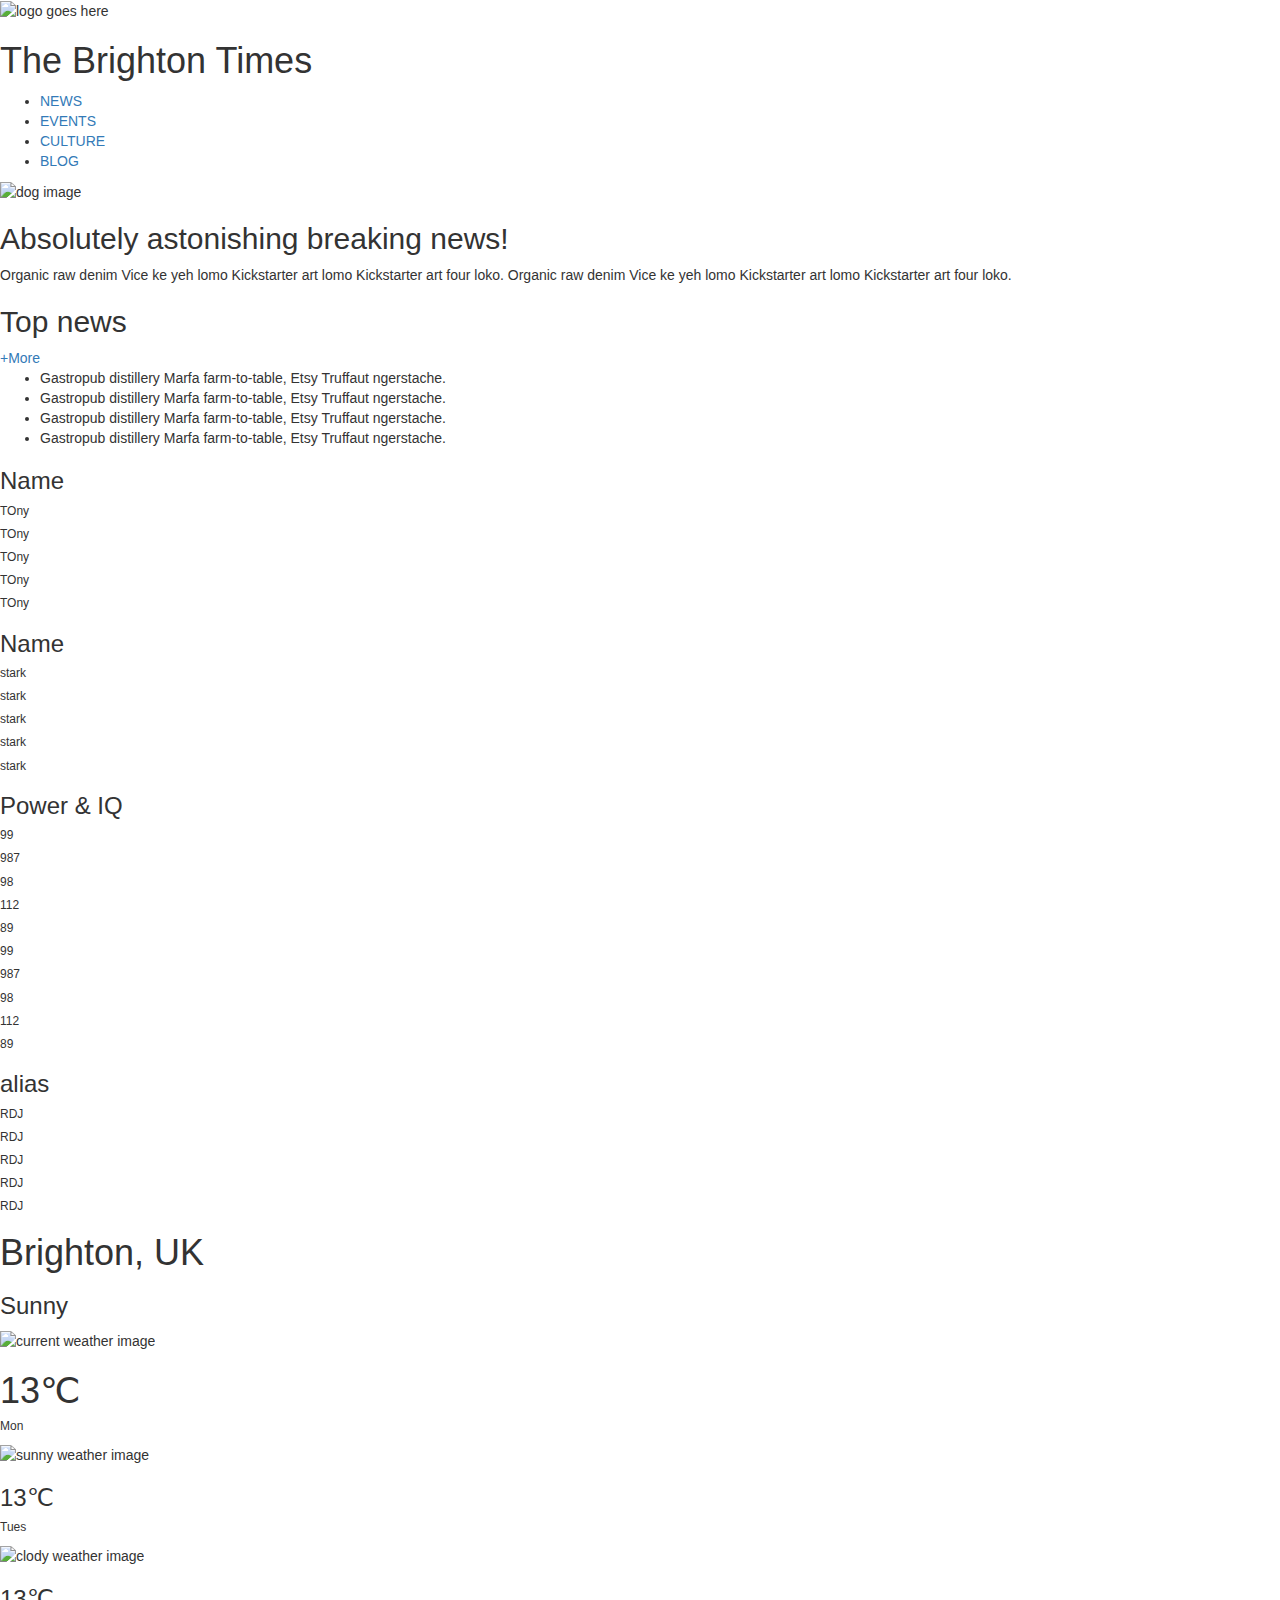
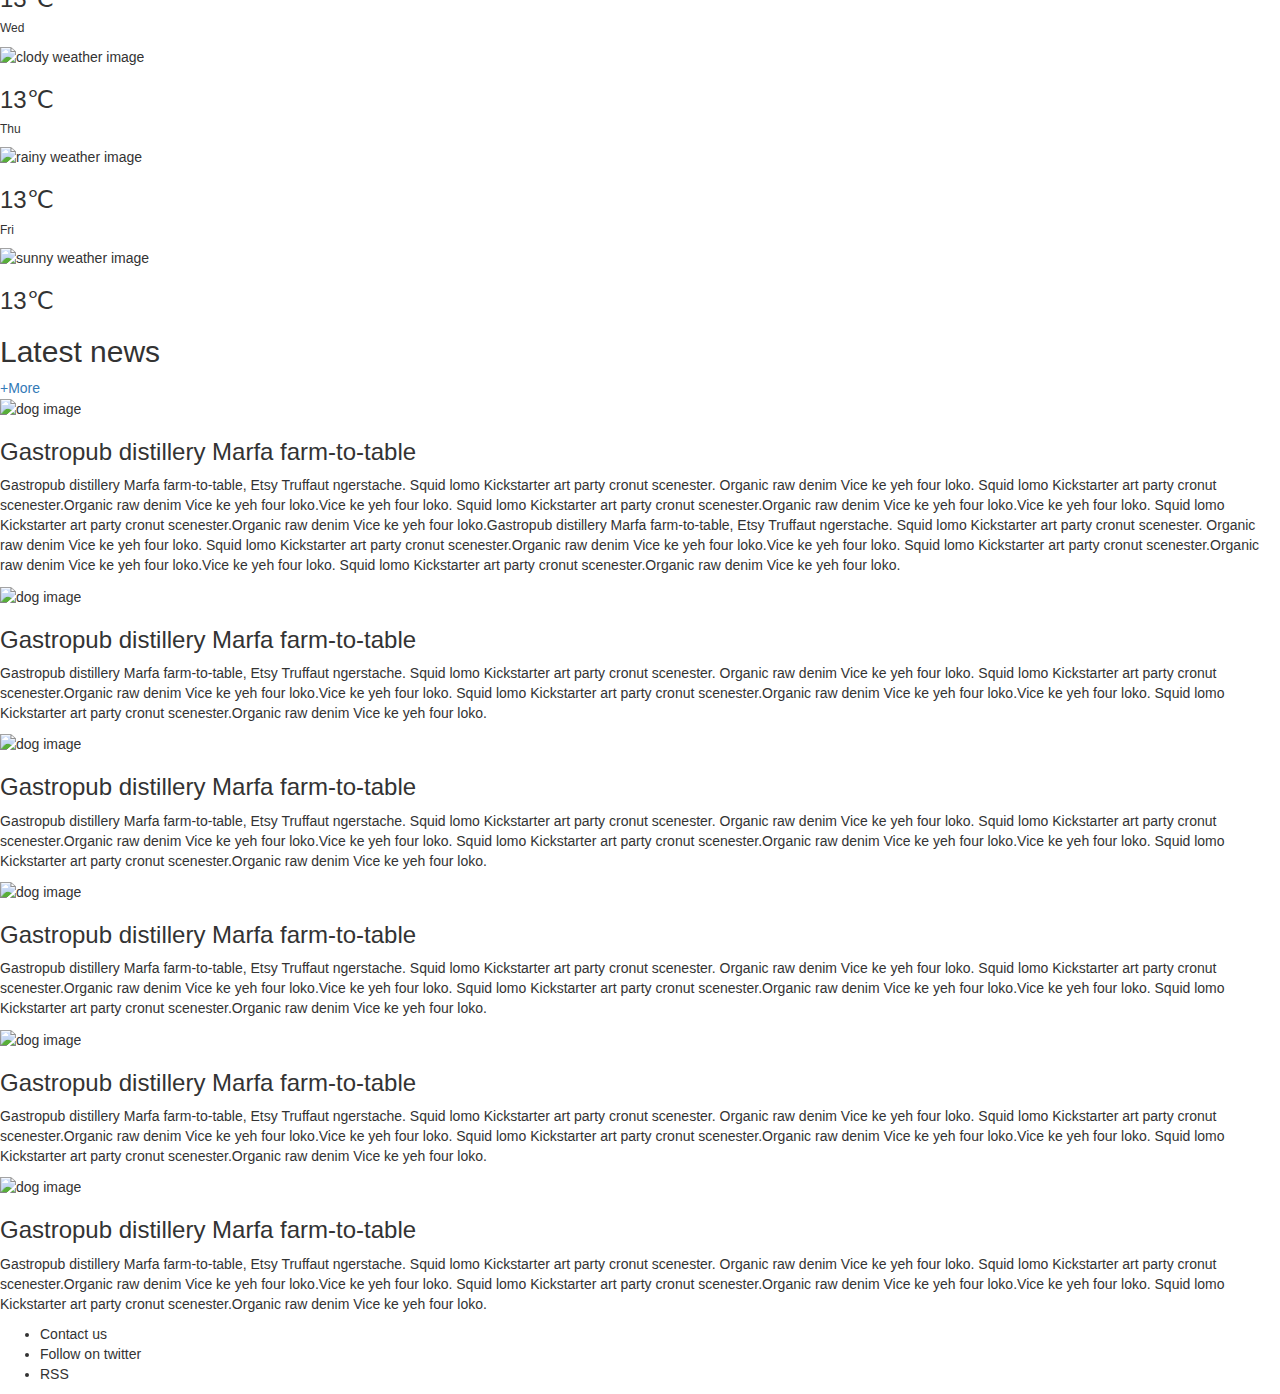
==== index.html @ fd3f5991 "Initial commit" ====
<!DOCTYPE html>
<html>

<head>
    <title>Home</title>
    <meta charset="ISO-8859-1">
    <meta name="viewport" content="width=device-width, initial-scale=1.0">
    <!-- External styling sheet -->
    <link rel="stylesheet" type="text/css" href="css\mainstyle.css">
    <link rel="stylesheet" href="https://use.fontawesome.com/releases/v5.8.2/css/all.css" integrity="sha384-oS3vJWv+0UjzBfQzYUhtDYW+Pj2yciDJxpsK1OYPAYjqT085Qq/1cq5FLXAZQ7Ay" crossorigin="anonymous">
    <link rel="stylesheet" href="https://maxcdn.bootstrapcdn.com/bootstrap/3.4.0/css/bootstrap.min.css">
    
</head>

<body>
    <!-- logo and name -->
    <header>
        <div class="heading-container">
            <div class="heading-logo-div"><img id="logo" src="images\city.png" alt="logo goes here"></div>
            <div class="heading-h1-div">
                <h1>The Brighton Times</h1>
            </div>
        </div>
    </header>
    <!-- navigation-bar -->
    <div class="nav-div">
        <ul class="nav-ul">
            <li class="nav-li"><a href="#top-news-container">NEWS</a></li>
            <li class="nav-li"><a href="#">EVENTS</a></li>
            <li class="nav-li"><a href="#">CULTURE</a></li>
            <li class="nav-li"><a href="#">BLOG</a></li>
        </ul>
    </div>
    <div class="grid-body">
        <!-- image and article -->
        <div class="image-article-container">
            <!-- <div class="image-div"> -->
            <img src="images\dog.jpg" alt="dog image">
            <!-- </div> -->
            <div class="article-div">
                <h2>Absolutely astonishing breaking news!</h1>
                    <p>
                        Organic raw denim Vice ke yeh lomo Kickstarter art lomo Kickstarter art four loko. Organic raw denim Vice ke yeh lomo Kickstarter art lomo Kickstarter art four loko.
                    </p>
            </div>
        </div>
        <!-- Top News -->
        <div id="top-news-container" class="top-news-container">
            <div class="top-news-header">
                <h2>Top news</h2>
                <a>+More</a>
            </div>
            <ul>
                <li><i class="fas fa-angle-double-right" id="double-arrow"></i>Gastropub distillery Marfa farm-to-table, Etsy Truffaut ngerstache.</li>
                <li><i class="fas fa-angle-double-right" id="double-arrow"></i>Gastropub distillery Marfa farm-to-table, Etsy Truffaut ngerstache.</li>
                <li><i class="fas fa-angle-double-right" id="double-arrow"></i>Gastropub distillery Marfa farm-to-table, Etsy Truffaut ngerstache.</li>
                <li><i class="fas fa-angle-double-right" id="double-arrow"></i>Gastropub distillery Marfa farm-to-table, Etsy Truffaut ngerstache.</li>
            </ul>
        </div>
        <!-- scores in table -->
        <div class="table-score-container">
            <div class="table-column-1">
                <h3 id="table-column-name">Name</h3>
                <div class="table-column-data">
                    <h6 id="table-data-1x1">TOny</h6>
                    <h6 id="table-data-2x1">TOny</h6>
                    <h6 id="table-data-3x1">TOny</h6>
                    <h6 id="table-data-4x1">TOny</h6>
                    <h6 id="table-data-5x1">TOny</h6>
                </div>
            </div>
            <div class="table-column-2">
                <h3 id="table-column-name">Name</h3>
                <div class="table-column-data">
                    <h6 id="table-data-1x2">stark</h6>
                    <h6 id="table-data-2x2" class="bold">stark</h6>
                    <h6 id="table-data-3x2" class="bold">stark</h6>
                    <h6 id="table-data-4x2">stark</h6>
                    <h6 id="table-data-5x2" class="bold">stark</h6>
                </div>
            </div>
            <div class="table-column-3">
                <h3 id="table-column-name">Power & IQ</h3>
                <div class="score-column">
                    <div class="table-column-data">
                        <h6 id="table-data-1x3">99</h6>
                        <h6 id="table-data-2x3" class="bold">987</h6>
                        <h6 id="table-data-3x3" class="bold">98</h6>
                        <h6 id="table-data-4x3">112</h6>
                        <h6 id="table-data-5x3" class="bold">89</h6>
                    </div>
                    <div class="table-column-data">
                        <h6 id="table-data-1x4" class="bold">99</h6>
                        <h6 id="table-data-2x4">987</h6>
                        <h6 id="table-data-3x4">98</h6>
                        <h6 id="table-data-4x4"  class="bold">112</h6>
                        <h6 id="table-data-5x4">89</h6>
                    </div>
                </div>
            </div>
            <div class="table-column-4">
                <h3 id="table-column-name">alias</h3>
                <div class="table-column-data">
                    <h6 id="table-data-1x5" class="bold">RDJ</h6>
                    <h6 id="table-data-2x5">RDJ</h6>
                    <h6 id="table-data-3x5">RDJ</h6>
                    <h6 id="table-data-4x5">RDJ</h6>
                    <h6 id="table-data-5x5" class="bold">RDJ</h6>
                </div>
            </div>
        </div>
        <!-- weather with images -->
        <div class="weather-container">
            <div class="weather-heading">
                <h1>Brighton, UK</h1>
                <h3>Sunny</h3>
            </div>
            <div class="weather-present-div">
                <!-- <div class="weather-present-image"> -->
                <img src="images/weather.png" alt="current weather image">
                <!-- </div> -->
                <div class="weather-present-heading">
                    <h1>13&#8451;</h1>
                </div>
            </div>
            <div class="weather-future-div">
                <div class="weather-future-image">
                    <h6>Mon</h6>
                    <img src="images/sunny.png" alt="sunny weather image">
                    <h3>13&#8451;</h3>
                </div>
                <div class="weather-future-image">
                    <h6>Tues</h6>
                    <img src="images/cloudy.png" alt="clody weather image">
                    <h3>13&#8451;</h3>
                </div>
                <div class="weather-future-image">
                    <h6>Wed</h6>
                    <img src="images/cloudy.png" alt="clody weather image">
                    <h3>13&#8451;</h3>
                </div>
                <div class="weather-future-image">
                    <h6>Thu</h6>
                    <img src="images/rain.png" alt="rainy weather image">
                    <h3>13&#8451;</h3>
                </div>
                <div class="weather-future-image">
                    <h6>Fri</h6>
                    <img src="images/sunny.png" alt="sunny weather image">
                    <h3>13&#8451;</h3>
                </div>
            </div>
        </div>
    </div>
    <!-- Latest News -->
    <div class="latest-news-container">
        <div class="latest-news-header">
            <h2>Latest news</h2>
            <a>+More</a>
        </div>
        <div class="latest-news-body">
            <div id="latest-news-body-div">
                <img src="images\dog.jpg" alt="dog image">
                <h3>Gastropub distillery Marfa farm-to-table</h3>
                <p>Gastropub distillery Marfa farm-to-table, Etsy Truffaut ngerstache. Squid lomo Kickstarter art party cronut scenester. Organic raw denim Vice ke yeh four loko. Squid lomo Kickstarter art party cronut scenester.Organic raw denim Vice ke yeh four loko.Vice ke yeh four loko. Squid lomo Kickstarter art party cronut scenester.Organic raw denim Vice ke yeh four loko.Vice ke yeh four loko. Squid lomo Kickstarter art party cronut scenester.Organic raw denim Vice ke yeh four loko.Gastropub distillery Marfa farm-to-table, Etsy Truffaut ngerstache. Squid lomo Kickstarter art party cronut scenester. Organic raw denim Vice ke yeh four loko. Squid lomo Kickstarter art party cronut scenester.Organic raw denim Vice ke yeh four loko.Vice ke yeh four loko. Squid lomo Kickstarter art party cronut scenester.Organic raw denim Vice ke yeh four loko.Vice ke yeh four loko. Squid lomo Kickstarter art party cronut scenester.Organic raw denim Vice ke yeh four loko.
                </p>
            </div>
            <div id="latest-news-body-div">
                <img src="images\dog.jpg" alt="dog image">
                <h3>Gastropub distillery Marfa farm-to-table</h3>
                <p>Gastropub distillery Marfa farm-to-table, Etsy Truffaut ngerstache. Squid lomo Kickstarter art party cronut scenester. Organic raw denim Vice ke yeh four loko. Squid lomo Kickstarter art party cronut scenester.Organic raw denim Vice ke yeh four loko.Vice ke yeh four loko. Squid lomo Kickstarter art party cronut scenester.Organic raw denim Vice ke yeh four loko.Vice ke yeh four loko. Squid lomo Kickstarter art party cronut scenester.Organic raw denim Vice ke yeh four loko.
                </p>
            </div>
            <div id="latest-news-body-div">
                <img src="images\dog.jpg" alt="dog image">
                <h3>Gastropub distillery Marfa farm-to-table</h3>
                <p>Gastropub distillery Marfa farm-to-table, Etsy Truffaut ngerstache. Squid lomo Kickstarter art party cronut scenester. Organic raw denim Vice ke yeh four loko. Squid lomo Kickstarter art party cronut scenester.Organic raw denim Vice ke yeh four loko.Vice ke yeh four loko. Squid lomo Kickstarter art party cronut scenester.Organic raw denim Vice ke yeh four loko.Vice ke yeh four loko. Squid lomo Kickstarter art party cronut scenester.Organic raw denim Vice ke yeh four loko.
                </p>
            </div>
            <div id="latest-news-body-div">
                <img src="images\dog.jpg" alt="dog image">
                <h3>Gastropub distillery Marfa farm-to-table</h3>
                <p>Gastropub distillery Marfa farm-to-table, Etsy Truffaut ngerstache. Squid lomo Kickstarter art party cronut scenester. Organic raw denim Vice ke yeh four loko. Squid lomo Kickstarter art party cronut scenester.Organic raw denim Vice ke yeh four loko.Vice ke yeh four loko. Squid lomo Kickstarter art party cronut scenester.Organic raw denim Vice ke yeh four loko.Vice ke yeh four loko. Squid lomo Kickstarter art party cronut scenester.Organic raw denim Vice ke yeh four loko.
                </p>
            </div>
            <div id="latest-news-body-div">
                <img src="images\dog.jpg" alt="dog image">
                <h3>Gastropub distillery Marfa farm-to-table</h3>
                <p>Gastropub distillery Marfa farm-to-table, Etsy Truffaut ngerstache. Squid lomo Kickstarter art party cronut scenester. Organic raw denim Vice ke yeh four loko. Squid lomo Kickstarter art party cronut scenester.Organic raw denim Vice ke yeh four loko.Vice ke yeh four loko. Squid lomo Kickstarter art party cronut scenester.Organic raw denim Vice ke yeh four loko.Vice ke yeh four loko. Squid lomo Kickstarter art party cronut scenester.Organic raw denim Vice ke yeh four loko.
                </p>
            </div>
            <div id="latest-news-body-div">
                <img src="images\dog.jpg" alt="dog image">
                <h3>Gastropub distillery Marfa farm-to-table</h3>
                <p>Gastropub distillery Marfa farm-to-table, Etsy Truffaut ngerstache. Squid lomo Kickstarter art party cronut scenester. Organic raw denim Vice ke yeh four loko. Squid lomo Kickstarter art party cronut scenester.Organic raw denim Vice ke yeh four loko.Vice ke yeh four loko. Squid lomo Kickstarter art party cronut scenester.Organic raw denim Vice ke yeh four loko.Vice ke yeh four loko. Squid lomo Kickstarter art party cronut scenester.Organic raw denim Vice ke yeh four loko.
                </p>
            </div>
        </div>
    </div>
    <!-- Footer -->
    <footer>
        <div class="footer-container">
        <ul>
            <li>Contact us</li>
            <li>Follow on twitter</li>
            <li>RSS</li>
        </ul>
        </div>
    </footer>
</body>

</html>
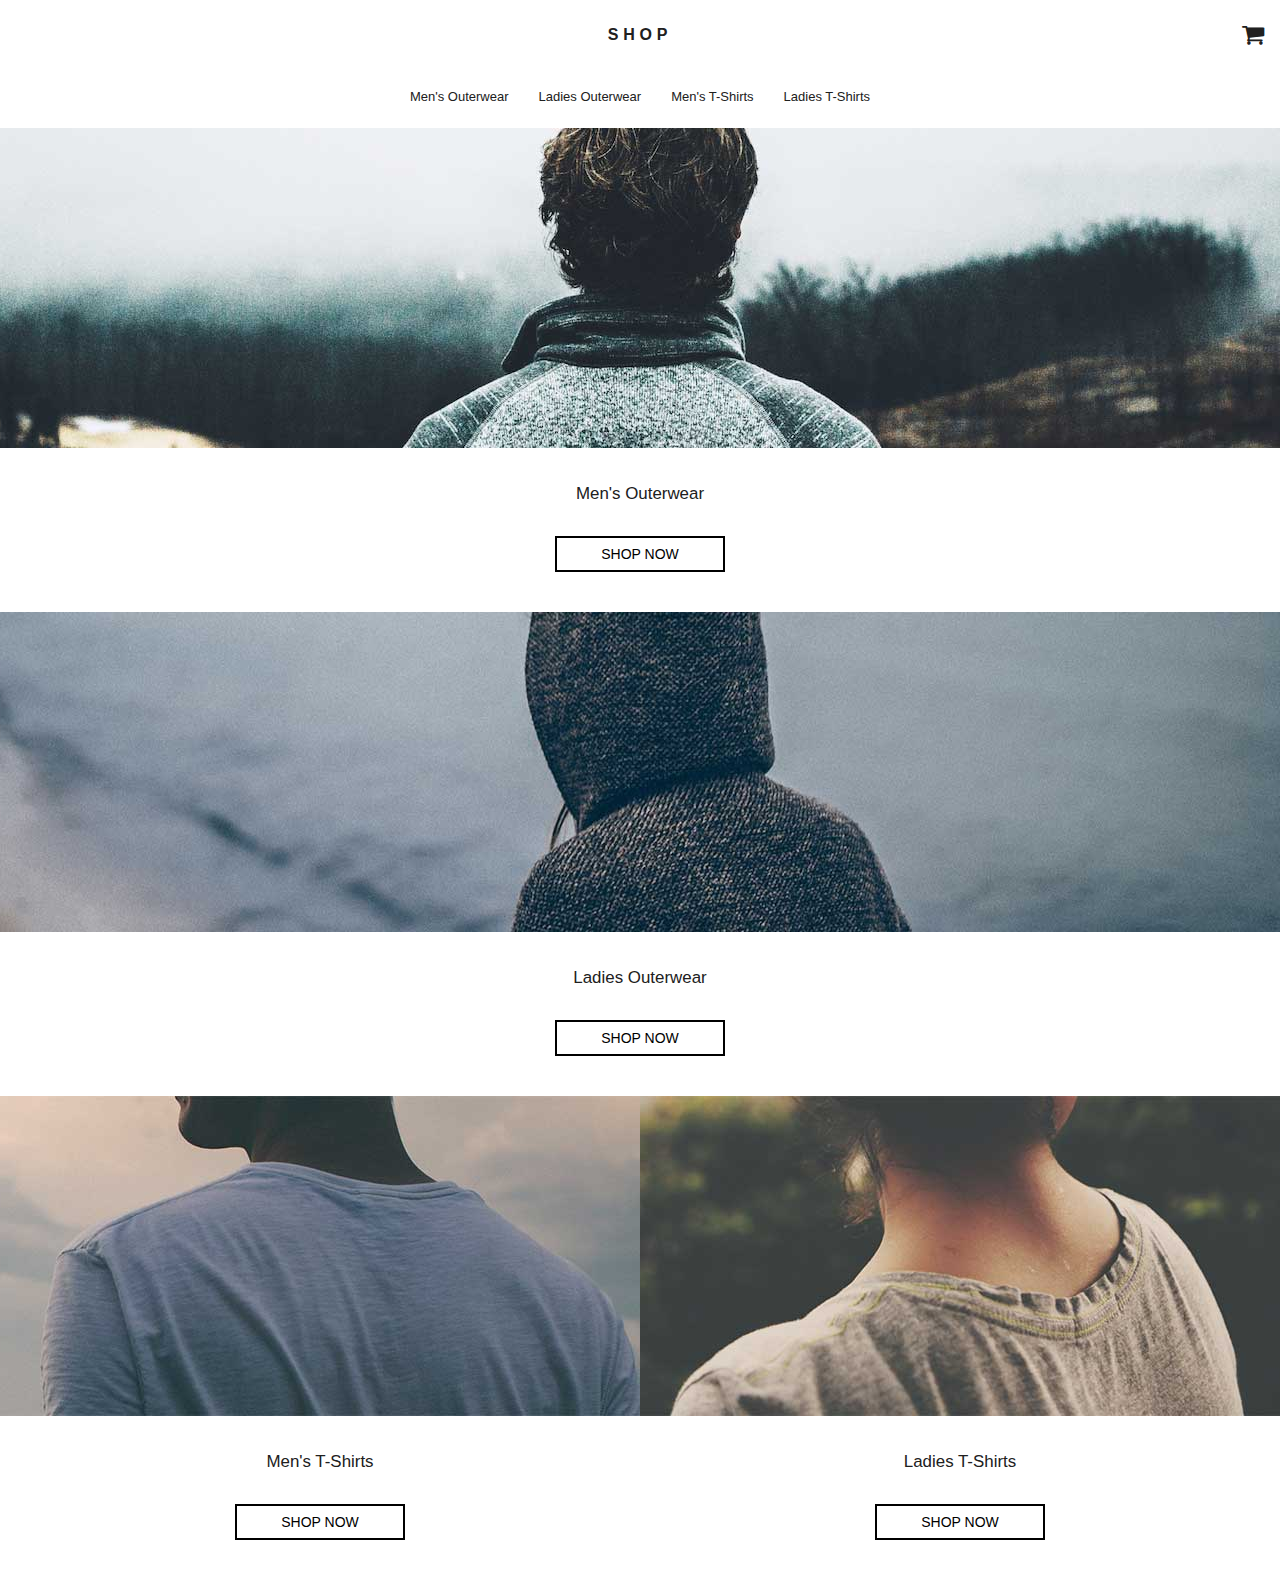
==== commit 06d6e3b2: "added home page i.e index.html,common stylings page i.e styles.css,styling page for home i.e home.cs" ====
--- a/index.html
+++ b/index.html
@@ -6,207 +6,48 @@
     <meta charset="ISO-8859-1">
     <meta name="viewport" content="width=device-width, initial-scale=1.0">
     <!-- External styling sheet -->
-    <link rel="stylesheet" type="text/css" href="css\mainstyle.css">
-    <link rel="stylesheet" href="https://use.fontawesome.com/releases/v5.8.2/css/all.css" integrity="sha384-oS3vJWv+0UjzBfQzYUhtDYW+Pj2yciDJxpsK1OYPAYjqT085Qq/1cq5FLXAZQ7Ay" crossorigin="anonymous">
-    <link rel="stylesheet" href="https://maxcdn.bootstrapcdn.com/bootstrap/3.4.0/css/bootstrap.min.css">
-    
+    <link rel="stylesheet" type="text/css" href="css\styles.css">
+    <link rel="stylesheet" type="text/css" href="css\home.css">
+    <!-- font-awesome -->
+    <link rel="stylesheet" href="https://cdnjs.cloudflare.com/ajax/libs/font-awesome/4.7.0/css/font-awesome.min.css">
 </head>
 
 <body>
-    <!-- logo and name -->
     <header>
-        <div class="heading-container">
-            <div class="heading-logo-div"><img id="logo" src="images\city.png" alt="logo goes here"></div>
-            <div class="heading-h1-div">
-                <h1>The Brighton Times</h1>
-            </div>
+        <div class="logo-bar">
+            <h2> <a href="">SHOP</a></h2>
+            <i class="fa fa-shopping-cart"></i>
+        </div>
+        <div class="nav-bar">
+            <a href="">Men's Outerwear</a>
+            <a href="">Ladies Outerwear</a>
+            <a href="">Men's T-Shirts</a>
+            <a href="">Ladies T-Shirts</a>
         </div>
     </header>
-    <!-- navigation-bar -->
-    <div class="nav-div">
-        <ul class="nav-ul">
-            <li class="nav-li"><a href="#top-news-container">NEWS</a></li>
-            <li class="nav-li"><a href="#">EVENTS</a></li>
-            <li class="nav-li"><a href="#">CULTURE</a></li>
-            <li class="nav-li"><a href="#">BLOG</a></li>
-        </ul>
+    <div class="home-product">
+        <a href=""><img src="images/mens_outerwear.jpg" alt="mens_outerwear image"></a>
+        <h3>Men's Outerwear</h3>
+        <button>SHOP NOW</button>
     </div>
-    <div class="grid-body">
-        <!-- image and article -->
-        <div class="image-article-container">
-            <!-- <div class="image-div"> -->
-            <img src="images\dog.jpg" alt="dog image">
-            <!-- </div> -->
-            <div class="article-div">
-                <h2>Absolutely astonishing breaking news!</h1>
-                    <p>
-                        Organic raw denim Vice ke yeh lomo Kickstarter art lomo Kickstarter art four loko. Organic raw denim Vice ke yeh lomo Kickstarter art lomo Kickstarter art four loko.
-                    </p>
-            </div>
+    <div class="home-product">
+        <a href=""><img src="images/ladies_outerwear.jpg" alt="ladies_outerwear image"></a>
+        <h3>Ladies Outerwear</h3>
+        <button>SHOP NOW</button>
+    </div>
+    <div class="home-product-tshirt">
+        <div class="home-product">
+            <a href=""><img src="images/mens_tshirts.jpg" alt="mens_tshirts image"></a>
+            <h3>Men's T-Shirts</h3>
+            <button>SHOP NOW</button>
         </div>
-        <!-- Top News -->
-        <div id="top-news-container" class="top-news-container">
-            <div class="top-news-header">
-                <h2>Top news</h2>
-                <a>+More</a>
-            </div>
-            <ul>
-                <li><i class="fas fa-angle-double-right" id="double-arrow"></i>Gastropub distillery Marfa farm-to-table, Etsy Truffaut ngerstache.</li>
-                <li><i class="fas fa-angle-double-right" id="double-arrow"></i>Gastropub distillery Marfa farm-to-table, Etsy Truffaut ngerstache.</li>
-                <li><i class="fas fa-angle-double-right" id="double-arrow"></i>Gastropub distillery Marfa farm-to-table, Etsy Truffaut ngerstache.</li>
-                <li><i class="fas fa-angle-double-right" id="double-arrow"></i>Gastropub distillery Marfa farm-to-table, Etsy Truffaut ngerstache.</li>
-            </ul>
-        </div>
-        <!-- scores in table -->
-        <div class="table-score-container">
-            <div class="table-column-1">
-                <h3 id="table-column-name">Name</h3>
-                <div class="table-column-data">
-                    <h6 id="table-data-1x1">TOny</h6>
-                    <h6 id="table-data-2x1">TOny</h6>
-                    <h6 id="table-data-3x1">TOny</h6>
-                    <h6 id="table-data-4x1">TOny</h6>
-                    <h6 id="table-data-5x1">TOny</h6>
-                </div>
-            </div>
-            <div class="table-column-2">
-                <h3 id="table-column-name">Name</h3>
-                <div class="table-column-data">
-                    <h6 id="table-data-1x2">stark</h6>
-                    <h6 id="table-data-2x2" class="bold">stark</h6>
-                    <h6 id="table-data-3x2" class="bold">stark</h6>
-                    <h6 id="table-data-4x2">stark</h6>
-                    <h6 id="table-data-5x2" class="bold">stark</h6>
-                </div>
-            </div>
-            <div class="table-column-3">
-                <h3 id="table-column-name">Power & IQ</h3>
-                <div class="score-column">
-                    <div class="table-column-data">
-                        <h6 id="table-data-1x3">99</h6>
-                        <h6 id="table-data-2x3" class="bold">987</h6>
-                        <h6 id="table-data-3x3" class="bold">98</h6>
-                        <h6 id="table-data-4x3">112</h6>
-                        <h6 id="table-data-5x3" class="bold">89</h6>
-                    </div>
-                    <div class="table-column-data">
-                        <h6 id="table-data-1x4" class="bold">99</h6>
-                        <h6 id="table-data-2x4">987</h6>
-                        <h6 id="table-data-3x4">98</h6>
-                        <h6 id="table-data-4x4"  class="bold">112</h6>
-                        <h6 id="table-data-5x4">89</h6>
-                    </div>
-                </div>
-            </div>
-            <div class="table-column-4">
-                <h3 id="table-column-name">alias</h3>
-                <div class="table-column-data">
-                    <h6 id="table-data-1x5" class="bold">RDJ</h6>
-                    <h6 id="table-data-2x5">RDJ</h6>
-                    <h6 id="table-data-3x5">RDJ</h6>
-                    <h6 id="table-data-4x5">RDJ</h6>
-                    <h6 id="table-data-5x5" class="bold">RDJ</h6>
-                </div>
-            </div>
-        </div>
-        <!-- weather with images -->
-        <div class="weather-container">
-            <div class="weather-heading">
-                <h1>Brighton, UK</h1>
-                <h3>Sunny</h3>
-            </div>
-            <div class="weather-present-div">
-                <!-- <div class="weather-present-image"> -->
-                <img src="images/weather.png" alt="current weather image">
-                <!-- </div> -->
-                <div class="weather-present-heading">
-                    <h1>13&#8451;</h1>
-                </div>
-            </div>
-            <div class="weather-future-div">
-                <div class="weather-future-image">
-                    <h6>Mon</h6>
-                    <img src="images/sunny.png" alt="sunny weather image">
-                    <h3>13&#8451;</h3>
-                </div>
-                <div class="weather-future-image">
-                    <h6>Tues</h6>
-                    <img src="images/cloudy.png" alt="clody weather image">
-                    <h3>13&#8451;</h3>
-                </div>
-                <div class="weather-future-image">
-                    <h6>Wed</h6>
-                    <img src="images/cloudy.png" alt="clody weather image">
-                    <h3>13&#8451;</h3>
-                </div>
-                <div class="weather-future-image">
-                    <h6>Thu</h6>
-                    <img src="images/rain.png" alt="rainy weather image">
-                    <h3>13&#8451;</h3>
-                </div>
-                <div class="weather-future-image">
-                    <h6>Fri</h6>
-                    <img src="images/sunny.png" alt="sunny weather image">
-                    <h3>13&#8451;</h3>
-                </div>
-            </div>
+        <div class="home-product">
+            <a href=""><img src="images/ladies_tshirts.jpg" alt="ladies_tshirts image"></a>
+            <h3>Ladies T-Shirts
+            </h3>
+            <button>SHOP NOW</button>
         </div>
     </div>
-    <!-- Latest News -->
-    <div class="latest-news-container">
-        <div class="latest-news-header">
-            <h2>Latest news</h2>
-            <a>+More</a>
-        </div>
-        <div class="latest-news-body">
-            <div id="latest-news-body-div">
-                <img src="images\dog.jpg" alt="dog image">
-                <h3>Gastropub distillery Marfa farm-to-table</h3>
-                <p>Gastropub distillery Marfa farm-to-table, Etsy Truffaut ngerstache. Squid lomo Kickstarter art party cronut scenester. Organic raw denim Vice ke yeh four loko. Squid lomo Kickstarter art party cronut scenester.Organic raw denim Vice ke yeh four loko.Vice ke yeh four loko. Squid lomo Kickstarter art party cronut scenester.Organic raw denim Vice ke yeh four loko.Vice ke yeh four loko. Squid lomo Kickstarter art party cronut scenester.Organic raw denim Vice ke yeh four loko.Gastropub distillery Marfa farm-to-table, Etsy Truffaut ngerstache. Squid lomo Kickstarter art party cronut scenester. Organic raw denim Vice ke yeh four loko. Squid lomo Kickstarter art party cronut scenester.Organic raw denim Vice ke yeh four loko.Vice ke yeh four loko. Squid lomo Kickstarter art party cronut scenester.Organic raw denim Vice ke yeh four loko.Vice ke yeh four loko. Squid lomo Kickstarter art party cronut scenester.Organic raw denim Vice ke yeh four loko.
-                </p>
-            </div>
-            <div id="latest-news-body-div">
-                <img src="images\dog.jpg" alt="dog image">
-                <h3>Gastropub distillery Marfa farm-to-table</h3>
-                <p>Gastropub distillery Marfa farm-to-table, Etsy Truffaut ngerstache. Squid lomo Kickstarter art party cronut scenester. Organic raw denim Vice ke yeh four loko. Squid lomo Kickstarter art party cronut scenester.Organic raw denim Vice ke yeh four loko.Vice ke yeh four loko. Squid lomo Kickstarter art party cronut scenester.Organic raw denim Vice ke yeh four loko.Vice ke yeh four loko. Squid lomo Kickstarter art party cronut scenester.Organic raw denim Vice ke yeh four loko.
-                </p>
-            </div>
-            <div id="latest-news-body-div">
-                <img src="images\dog.jpg" alt="dog image">
-                <h3>Gastropub distillery Marfa farm-to-table</h3>
-                <p>Gastropub distillery Marfa farm-to-table, Etsy Truffaut ngerstache. Squid lomo Kickstarter art party cronut scenester. Organic raw denim Vice ke yeh four loko. Squid lomo Kickstarter art party cronut scenester.Organic raw denim Vice ke yeh four loko.Vice ke yeh four loko. Squid lomo Kickstarter art party cronut scenester.Organic raw denim Vice ke yeh four loko.Vice ke yeh four loko. Squid lomo Kickstarter art party cronut scenester.Organic raw denim Vice ke yeh four loko.
-                </p>
-            </div>
-            <div id="latest-news-body-div">
-                <img src="images\dog.jpg" alt="dog image">
-                <h3>Gastropub distillery Marfa farm-to-table</h3>
-                <p>Gastropub distillery Marfa farm-to-table, Etsy Truffaut ngerstache. Squid lomo Kickstarter art party cronut scenester. Organic raw denim Vice ke yeh four loko. Squid lomo Kickstarter art party cronut scenester.Organic raw denim Vice ke yeh four loko.Vice ke yeh four loko. Squid lomo Kickstarter art party cronut scenester.Organic raw denim Vice ke yeh four loko.Vice ke yeh four loko. Squid lomo Kickstarter art party cronut scenester.Organic raw denim Vice ke yeh four loko.
-                </p>
-            </div>
-            <div id="latest-news-body-div">
-                <img src="images\dog.jpg" alt="dog image">
-                <h3>Gastropub distillery Marfa farm-to-table</h3>
-                <p>Gastropub distillery Marfa farm-to-table, Etsy Truffaut ngerstache. Squid lomo Kickstarter art party cronut scenester. Organic raw denim Vice ke yeh four loko. Squid lomo Kickstarter art party cronut scenester.Organic raw denim Vice ke yeh four loko.Vice ke yeh four loko. Squid lomo Kickstarter art party cronut scenester.Organic raw denim Vice ke yeh four loko.Vice ke yeh four loko. Squid lomo Kickstarter art party cronut scenester.Organic raw denim Vice ke yeh four loko.
-                </p>
-            </div>
-            <div id="latest-news-body-div">
-                <img src="images\dog.jpg" alt="dog image">
-                <h3>Gastropub distillery Marfa farm-to-table</h3>
-                <p>Gastropub distillery Marfa farm-to-table, Etsy Truffaut ngerstache. Squid lomo Kickstarter art party cronut scenester. Organic raw denim Vice ke yeh four loko. Squid lomo Kickstarter art party cronut scenester.Organic raw denim Vice ke yeh four loko.Vice ke yeh four loko. Squid lomo Kickstarter art party cronut scenester.Organic raw denim Vice ke yeh four loko.Vice ke yeh four loko. Squid lomo Kickstarter art party cronut scenester.Organic raw denim Vice ke yeh four loko.
-                </p>
-            </div>
-        </div>
-    </div>
-    <!-- Footer -->
-    <footer>
-        <div class="footer-container">
-        <ul>
-            <li>Contact us</li>
-            <li>Follow on twitter</li>
-            <li>RSS</li>
-        </ul>
-        </div>
-    </footer>
 </body>
 
 </html>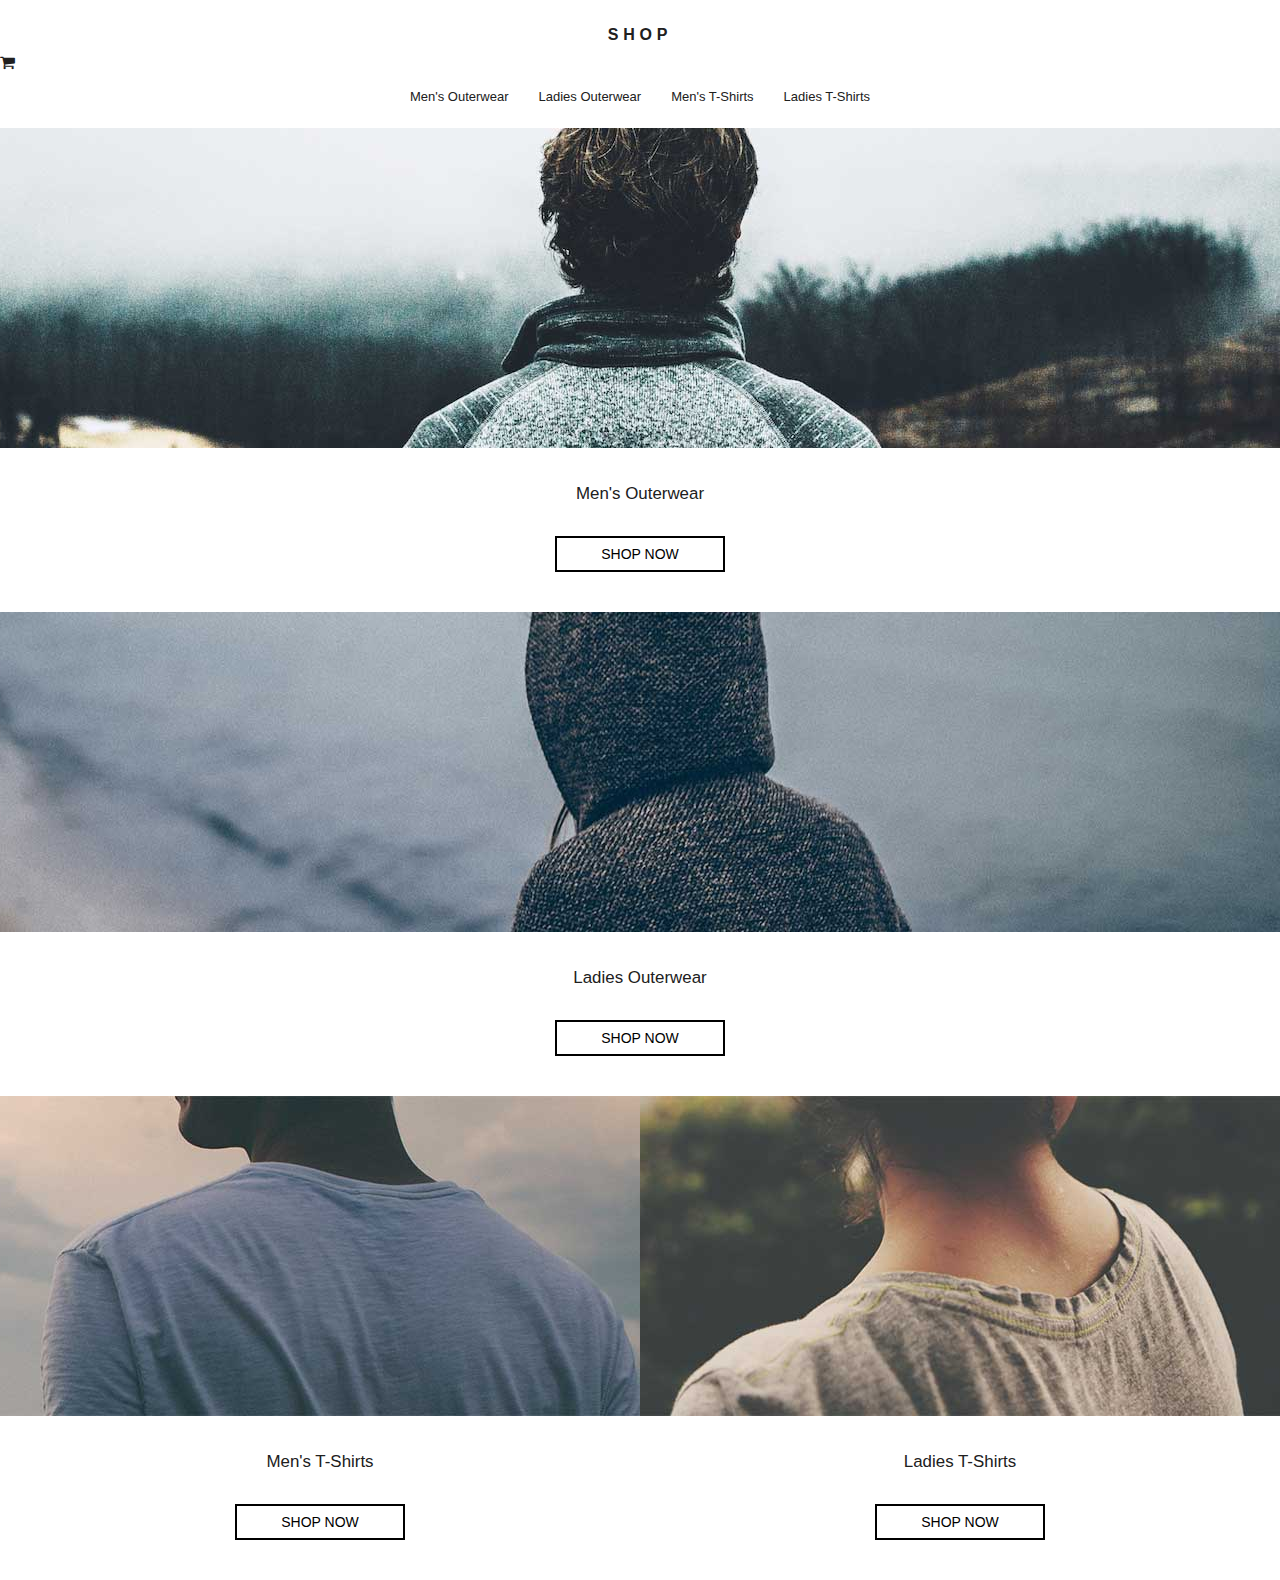
==== commit cc67f090: "added href links in index.html , added and completed product-list.html & product-list.css" ====
--- a/index.html
+++ b/index.html
@@ -15,37 +15,37 @@
 <body>
     <header>
         <div class="logo-bar">
-            <h2> <a href="">SHOP</a></h2>
-            <i class="fa fa-shopping-cart"></i>
+            <h2> <a href="index.html">SHOP</a></h2>
+            <a href="checkout.html"><i class="fa fa-shopping-cart"></i></a>
         </div>
         <div class="nav-bar">
-            <a href="">Men's Outerwear</a>
-            <a href="">Ladies Outerwear</a>
-            <a href="">Men's T-Shirts</a>
-            <a href="">Ladies T-Shirts</a>
+            <a href="product-list.html">Men's Outerwear</a>
+            <a href="product-list.html">Ladies Outerwear</a>
+            <a href="product-list.html">Men's T-Shirts</a>
+            <a href="product-list.html">Ladies T-Shirts</a>
         </div>
     </header>
     <div class="home-product">
-        <a href=""><img src="images/mens_outerwear.jpg" alt="mens_outerwear image"></a>
+        <a href="product-list.html"><img src="images/mens_outerwear.jpg" alt="mens_outerwear image"></a>
         <h3>Men's Outerwear</h3>
-        <button>SHOP NOW</button>
+        <a href="product-list.html"><button>SHOP NOW</button></a>
     </div>
     <div class="home-product">
-        <a href=""><img src="images/ladies_outerwear.jpg" alt="ladies_outerwear image"></a>
+        <a href="product-list.html"><img src="images/ladies_outerwear.jpg" alt="ladies_outerwear image"></a>
         <h3>Ladies Outerwear</h3>
-        <button>SHOP NOW</button>
+        <a href="product-list.html"><button >SHOP NOW</button></a>
     </div>
     <div class="home-product-tshirt">
         <div class="home-product">
-            <a href=""><img src="images/mens_tshirts.jpg" alt="mens_tshirts image"></a>
+            <a href="product-list.html"><img src="images/mens_tshirts.jpg" alt="mens_tshirts image"></a>
             <h3>Men's T-Shirts</h3>
-            <button>SHOP NOW</button>
+            <a href="product-list.html"><button>SHOP NOW</button></a>
         </div>
         <div class="home-product">
-            <a href=""><img src="images/ladies_tshirts.jpg" alt="ladies_tshirts image"></a>
+            <a href="product-list.html"><img src="images/ladies_tshirts.jpg" alt="ladies_tshirts image"></a>
             <h3>Ladies T-Shirts
             </h3>
-            <button>SHOP NOW</button>
+            <a href="product-list.html"><button>SHOP NOW</button></a>
         </div>
     </div>
 </body>
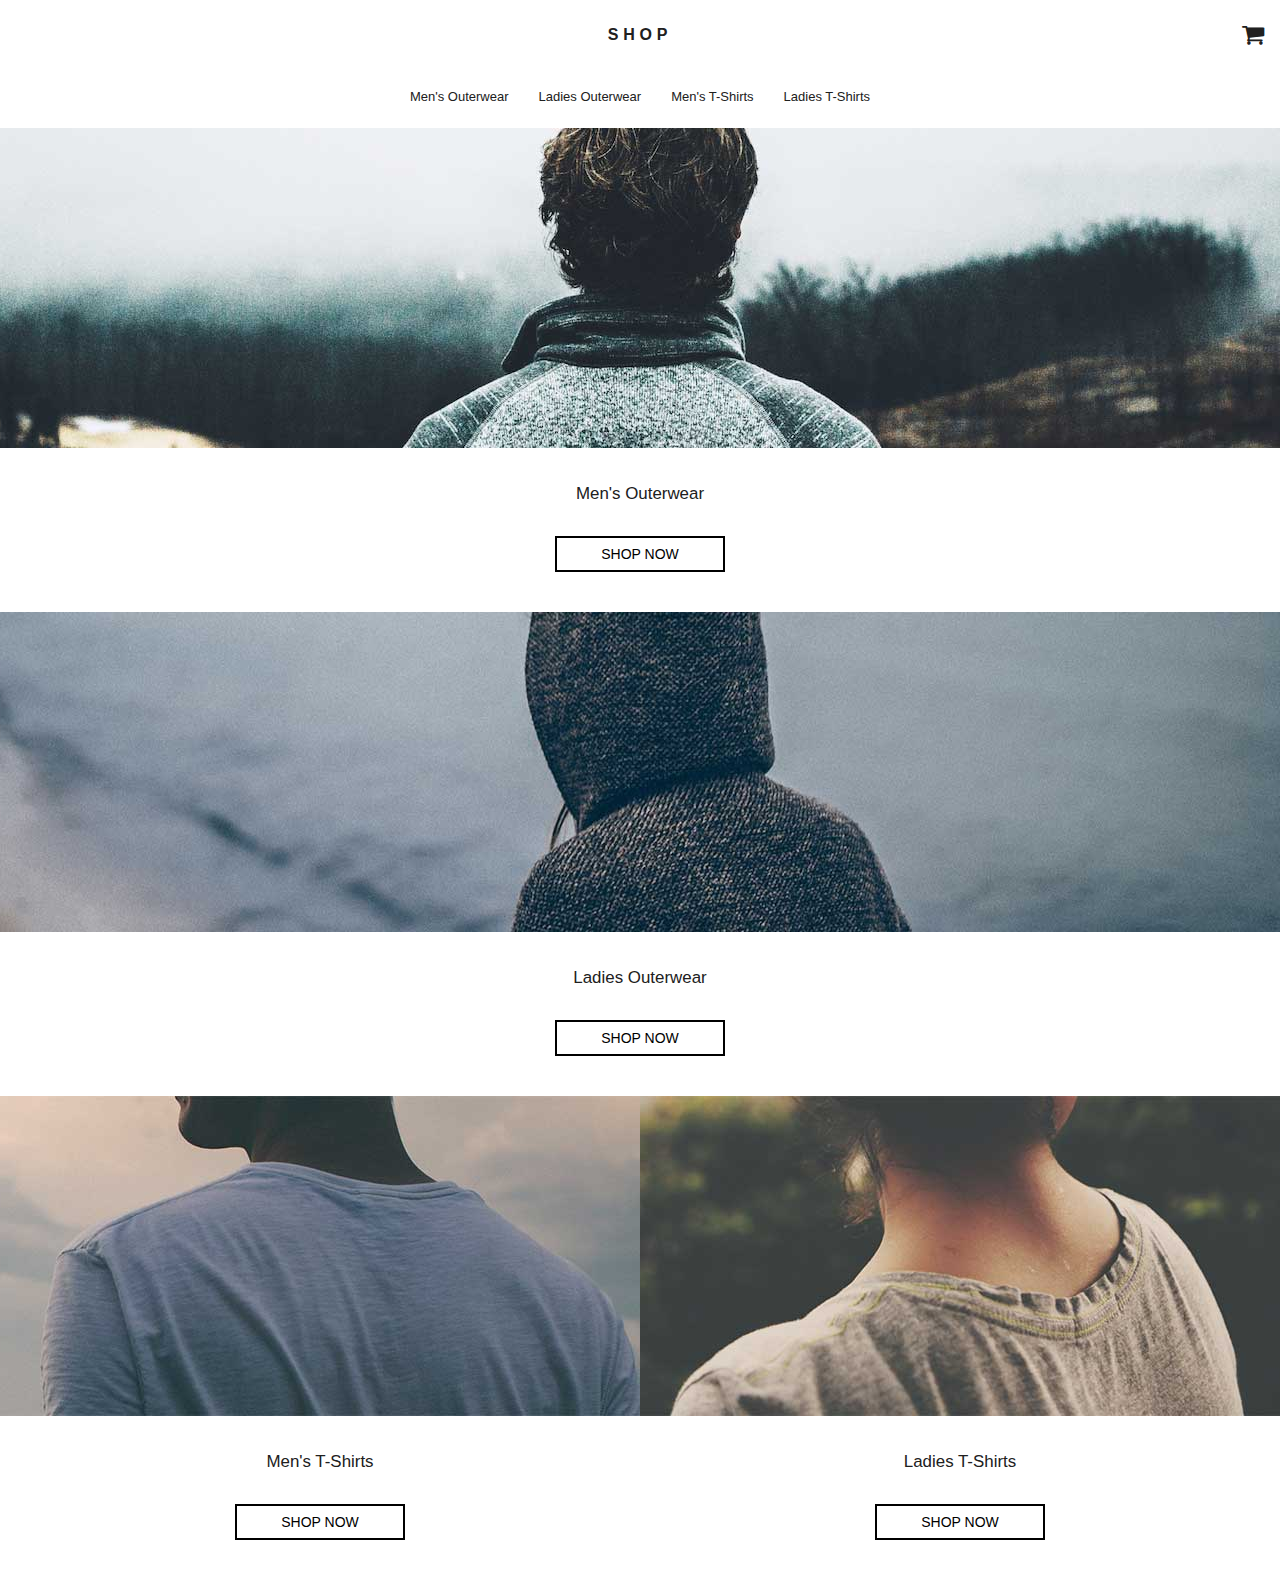
==== commit dcb6eb81: "added product-item.html & product-item.css complted product-item page" ====
--- a/index.html
+++ b/index.html
@@ -16,7 +16,7 @@
     <header>
         <div class="logo-bar">
             <h2> <a href="index.html">SHOP</a></h2>
-            <a href="checkout.html"><i class="fa fa-shopping-cart"></i></a>
+            <a href="cart.html"><i class="fa fa-shopping-cart"></i></a>
         </div>
         <div class="nav-bar">
             <a href="product-list.html">Men's Outerwear</a>
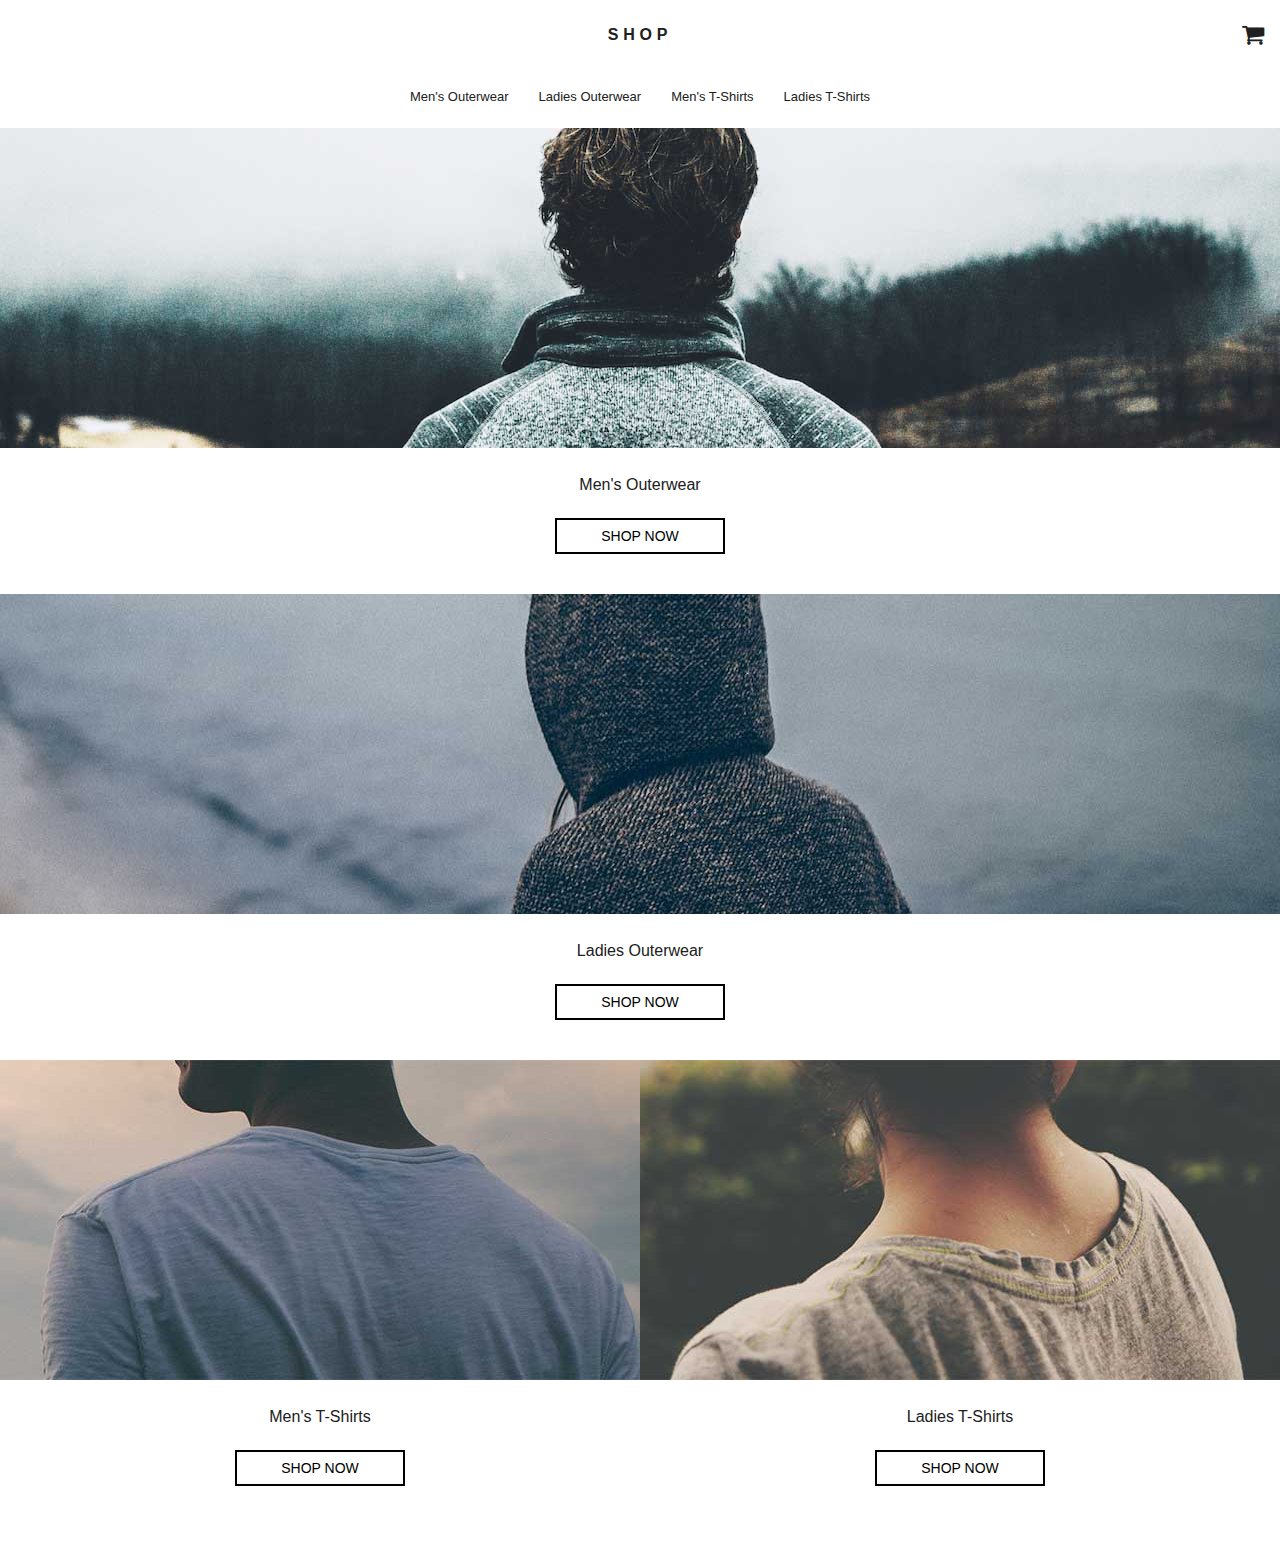
==== commit a4012d2d: "modifactions done according to checklist & animations left in checkout page" ====
--- a/index.html
+++ b/index.html
@@ -6,8 +6,8 @@
     <meta charset="ISO-8859-1">
     <meta name="viewport" content="width=device-width, initial-scale=1.0">
     <!-- External styling sheet -->
-    <link rel="stylesheet" type="text/css" href="css\styles.css">
-    <link rel="stylesheet" type="text/css" href="css\home.css">
+    <link rel="stylesheet" type="text/css" href="css/styles.css">
+    <link rel="stylesheet" type="text/css" href="css/home.css">
     <!-- font-awesome -->
     <link rel="stylesheet" href="https://cdnjs.cloudflare.com/ajax/libs/font-awesome/4.7.0/css/font-awesome.min.css">
 </head>
--- a/css/styles.css
+++ b/css/styles.css
@@ -0,0 +1,58 @@
+body {
+    padding: 1rem 0px  2rem 0px;
+    margin: 0px;
+    font-family: Roboto, Noto, sans-serif;
+    color: #202020;
+}
+
+a {
+    text-decoration: none;
+    color: #202020;
+}
+
+.logo-bar {
+    height: 3rem;
+}
+
+.logo-bar>a>i {
+    font-size: 1.5rem;
+    position: absolute;
+    top: 1.3625rem;
+    right: 1rem;
+}
+
+.logo-bar>h2 {
+    font-size: 1rem;
+    text-align: center;
+    letter-spacing: 0.3rem;
+    padding: 0.625rem;
+    margin: 0px;
+
+}
+
+.nav-bar {
+    display: flex;
+    justify-content: center;
+    height: 4rem;
+    align-items: center;
+
+}
+
+.nav-bar>a {
+    font-size: 0.8125rem;
+    margin-right: 0.625rem;
+    margin-left: 0.625rem;
+    padding: 0.5625rem 0.3125rem;
+}
+
+@media only screen and (max-width: 768px) {
+    .nav-bar {
+        display: none;
+    }
+}
+
+/*.product-main-image{
+	width: 90rem;
+    height: 20rem;
+    object-fit: cover;
+}*/--- a/css/home.css
+++ b/css/home.css
@@ -0,0 +1,43 @@
+.home-product {
+    display: flex;
+    flex-direction: column;
+    align-items: center;
+    margin-bottom: 2.5rem;
+    overflow: hidden;
+}
+
+/*.home-product img  {
+    width: 90rem;
+    height: 20rem;
+    object-fit: cover;
+}*/
+
+.home-product>h3 {
+    font-size: 1rem;
+    font-weight: 500;
+    margin: 1.5em 0px;
+}
+
+.home-product>a>button {
+    cursor: pointer;
+    font-size: 0.875rem;
+    background-color: #fff;
+    font-weight: 500;
+    border: 2px solid #000;
+    padding: 0.5rem 2.75rem;
+}
+
+.home-product-tshirt {
+    display: flex;
+}
+
+@media only screen and (max-width: 768px) {
+    .nav-bar {
+        display: none;
+    }
+
+    .home-product  img {
+        width: 67.5rem;
+        height: 15rem;
+    }
+}